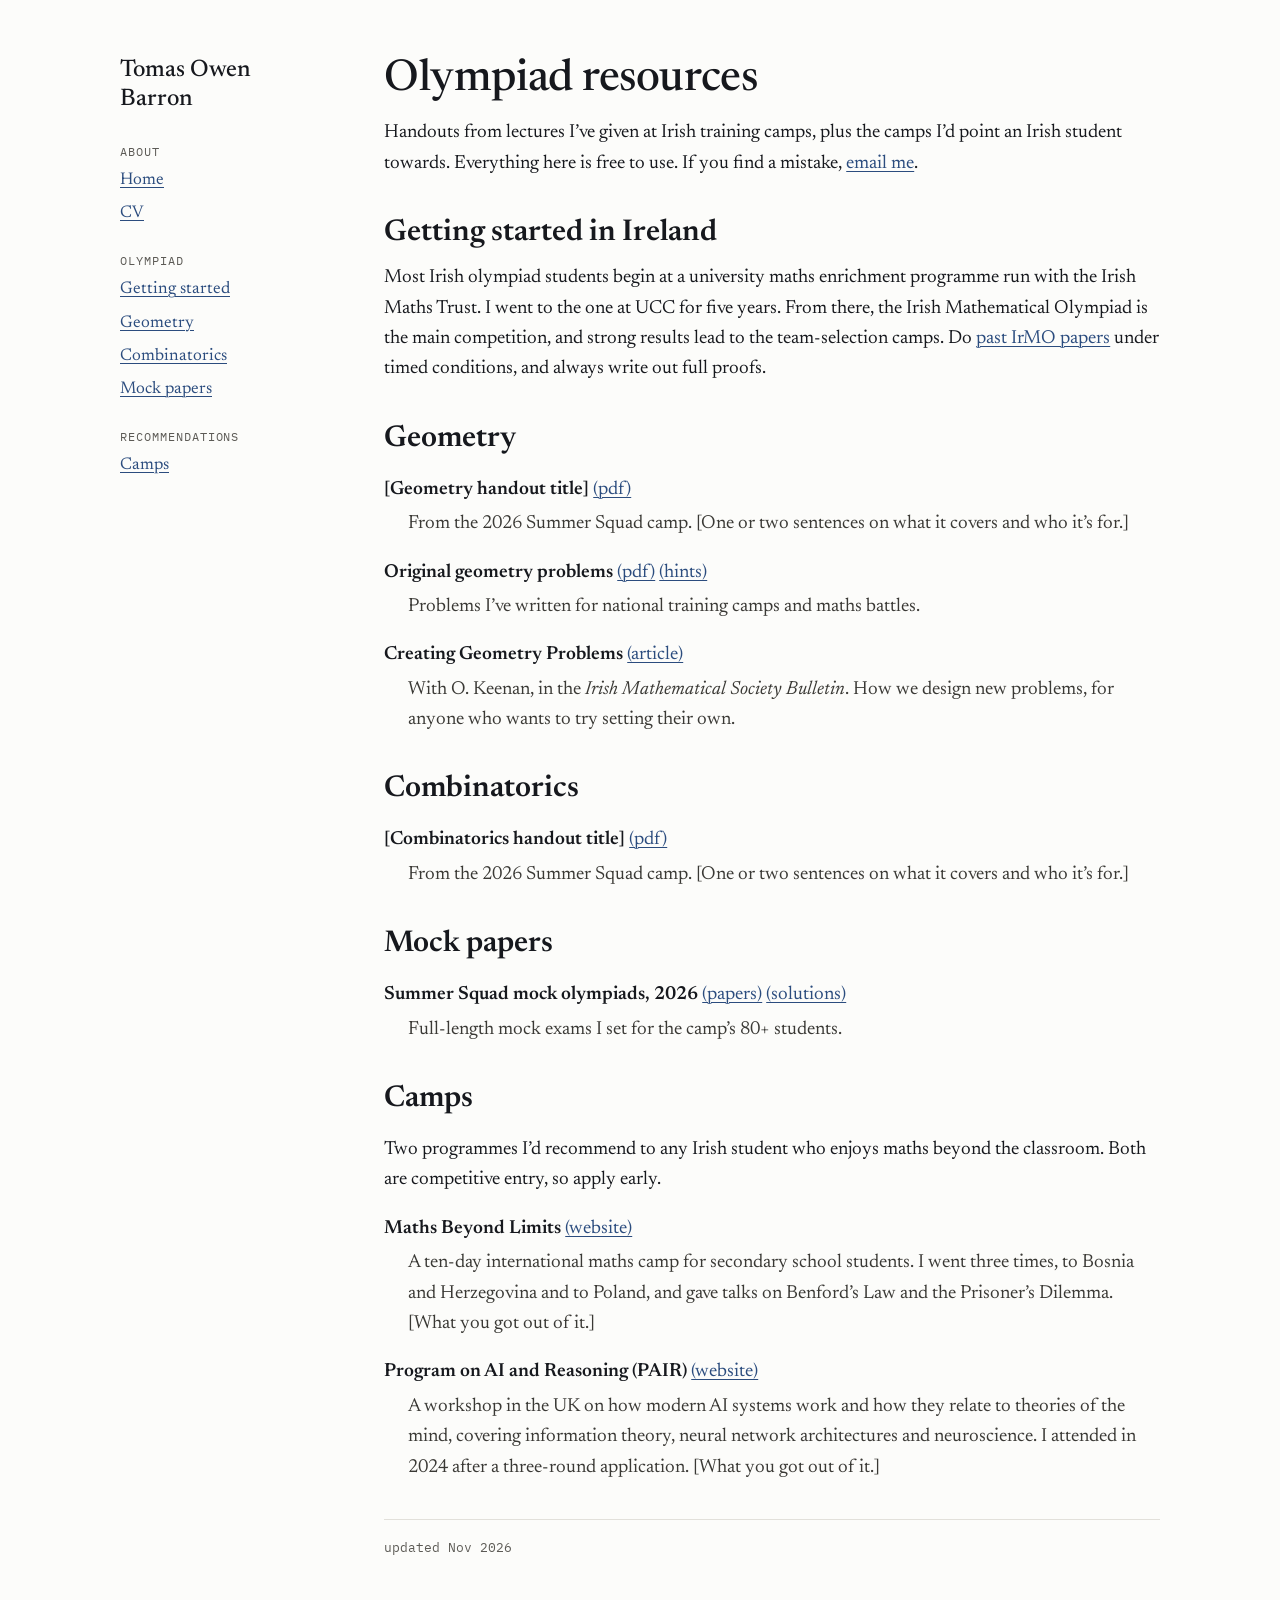
==== resources.html @ d90ae638 "New homepage and olympiad resources page" ====
<!doctype html>
<html lang="en">
<head>
<meta charset="utf-8">
<meta name="viewport" content="width=device-width, initial-scale=1">
<title>Olympiad resources — Tomas Owen Barron</title>
<meta name="description" content="Olympiad handouts and recommendations for Irish students.">
<link rel="preconnect" href="https://fonts.googleapis.com">
<link href="https://fonts.googleapis.com/css2?family=Newsreader:ital,opsz,wght@0,6..72,400;0,6..72,500;0,6..72,600;1,6..72,400&amp;family=IBM+Plex+Mono:wght@400;500&amp;display=swap" rel="stylesheet">
<style>
body{margin:0;background:#FCFCFA}
a{color:#2B4C7E;text-decoration-thickness:1px;text-underline-offset:3px}a:hover{color:#16181D}
</style>
</head>
<body>
<div style="min-height: 100vh; background: #FCFCFA; color: #16181D; font-family: 'Newsreader', Georgia, serif; font-size: 19px; line-height: 1.6; padding: 56px 24px 96px; box-sizing: border-box">
<div style="max-width: 1040px; margin: 0 auto; display: flex; flex-wrap: wrap; gap: 40px 64px; align-items: flex-start">

<aside style="flex: 1 1 200px; max-width: 240px; display: flex; flex-direction: column; gap: 28px; font-size: 17px">
<a href="index.html" style="color: #16181D; text-decoration: none; font-size: 24px; font-weight: 500; line-height: 1.2">Tomas Owen Barron</a>
<nav aria-label="Site" style="display: flex; flex-direction: column; gap: 24px">
<div style="display: flex; flex-direction: column; gap: 6px">
<span style="font-family: 'IBM Plex Mono', monospace; font-size: 12px; letter-spacing: 0.08em; text-transform: uppercase; color: #5C5A55">About</span>
<a href="index.html" style="color: #2B4C7E">Home</a>
<a href="#" style="color: #2B4C7E">CV</a>
</div>
<div style="display: flex; flex-direction: column; gap: 6px">
<span style="font-family: 'IBM Plex Mono', monospace; font-size: 12px; letter-spacing: 0.08em; text-transform: uppercase; color: #5C5A55">Olympiad</span>
<a href="#beginners" style="color: #2B4C7E">Getting started</a>
<a href="#geometry" style="color: #2B4C7E">Geometry</a>
<a href="#combinatorics" style="color: #2B4C7E">Combinatorics</a>
<a href="#mocks" style="color: #2B4C7E">Mock papers</a>
</div>
<div style="display: flex; flex-direction: column; gap: 6px">
<span style="font-family: 'IBM Plex Mono', monospace; font-size: 12px; letter-spacing: 0.08em; text-transform: uppercase; color: #5C5A55">Recommendations</span>
<a href="#camps" style="color: #2B4C7E">Camps</a>
</div>
</nav>
</aside>

<main style="flex: 999 1 560px; min-width: 0; display: flex; flex-direction: column; gap: 36px">
<div style="display: flex; flex-direction: column; gap: 14px">
<h1 style="margin: 0; font-size: 44px; line-height: 1.1; font-weight: 500; letter-spacing: -0.01em">Olympiad resources</h1>
<p style="margin: 0">Handouts from lectures I’ve given at Irish training camps, plus the camps I’d point an Irish student towards. Everything here is free to use. If you find a mistake, <a href="mailto:tobarron@mit.edu" style="color: #2B4C7E">email me</a>.</p>
</div>

<section id="beginners" style="display: flex; flex-direction: column; gap: 12px">
<h2 style="margin: 0; font-size: 30px; line-height: 1.2; font-weight: 600">Getting started in Ireland</h2>
<p style="margin: 0">Most Irish olympiad students begin at a university maths enrichment programme run with the Irish Maths Trust. I went to the one at UCC for five years. From there, the Irish Mathematical Olympiad is the main competition, and strong results lead to the team-selection camps. Do <a href="#" style="color: #2B4C7E">past IrMO papers</a> under timed conditions, and always write out full proofs.</p>
</section>

<section id="geometry" style="display: flex; flex-direction: column; gap: 18px">
<h2 style="margin: 0; font-size: 30px; line-height: 1.2; font-weight: 600">Geometry</h2>
<div style="display: flex; flex-direction: column; gap: 4px">
<p style="margin: 0"><strong style="font-weight: 600">[Geometry handout title]</strong> <a href="#" style="color: #2B4C7E">(pdf)</a></p>
<p style="margin: 0 0 0 24px; color: #3A3935">From the 2026 Summer Squad camp. [One or two sentences on what it covers and who it’s for.]</p>
</div>
<div style="display: flex; flex-direction: column; gap: 4px">
<p style="margin: 0"><strong style="font-weight: 600">Original geometry problems</strong> <a href="#" style="color: #2B4C7E">(pdf)</a> <a href="#" style="color: #2B4C7E">(hints)</a></p>
<p style="margin: 0 0 0 24px; color: #3A3935">Problems I’ve written for national training camps and maths battles.</p>
</div>
<div style="display: flex; flex-direction: column; gap: 4px">
<p style="margin: 0"><strong style="font-weight: 600">Creating Geometry Problems</strong> <a href="#" style="color: #2B4C7E">(article)</a></p>
<p style="margin: 0 0 0 24px; color: #3A3935">With O. Keenan, in the <em>Irish Mathematical Society Bulletin</em>. How we design new problems, for anyone who wants to try setting their own.</p>
</div>
</section>

<section id="combinatorics" style="display: flex; flex-direction: column; gap: 18px">
<h2 style="margin: 0; font-size: 30px; line-height: 1.2; font-weight: 600">Combinatorics</h2>
<div style="display: flex; flex-direction: column; gap: 4px">
<p style="margin: 0"><strong style="font-weight: 600">[Combinatorics handout title]</strong> <a href="#" style="color: #2B4C7E">(pdf)</a></p>
<p style="margin: 0 0 0 24px; color: #3A3935">From the 2026 Summer Squad camp. [One or two sentences on what it covers and who it’s for.]</p>
</div>
</section>

<section id="mocks" style="display: flex; flex-direction: column; gap: 18px">
<h2 style="margin: 0; font-size: 30px; line-height: 1.2; font-weight: 600">Mock papers</h2>
<div style="display: flex; flex-direction: column; gap: 4px">
<p style="margin: 0"><strong style="font-weight: 600">Summer Squad mock olympiads, 2026</strong> <a href="#" style="color: #2B4C7E">(papers)</a> <a href="#" style="color: #2B4C7E">(solutions)</a></p>
<p style="margin: 0 0 0 24px; color: #3A3935">Full-length mock exams I set for the camp’s 80+ students.</p>
</div>
</section>

<section id="camps" style="display: flex; flex-direction: column; gap: 18px">
<h2 style="margin: 0; font-size: 30px; line-height: 1.2; font-weight: 600">Camps</h2>
<p style="margin: 0">Two programmes I’d recommend to any Irish student who enjoys maths beyond the classroom. Both are competitive entry, so apply early.</p>
<div style="display: flex; flex-direction: column; gap: 4px">
<p style="margin: 0"><strong style="font-weight: 600">Maths Beyond Limits</strong> <a href="#" style="color: #2B4C7E">(website)</a></p>
<p style="margin: 0 0 0 24px; color: #3A3935">A ten-day international maths camp for secondary school students. I went three times, to Bosnia and Herzegovina and to Poland, and gave talks on Benford’s Law and the Prisoner’s Dilemma. [What you got out of it.]</p>
</div>
<div style="display: flex; flex-direction: column; gap: 4px">
<p style="margin: 0"><strong style="font-weight: 600">Program on AI and Reasoning (PAIR)</strong> <a href="#" style="color: #2B4C7E">(website)</a></p>
<p style="margin: 0 0 0 24px; color: #3A3935">A workshop in the UK on how modern AI systems work and how they relate to theories of the mind, covering information theory, neural network architectures and neuroscience. I attended in 2024 after a three-round application. [What you got out of it.]</p>
</div>
</section>

<footer style="border-top: 1px solid #E2E0DA; padding-top: 18px; font-family: 'IBM Plex Mono', monospace; font-size: 13px; color: #5C5A55">updated Nov 2026</footer>
</main>

</div>
</div>
</body>
</html>
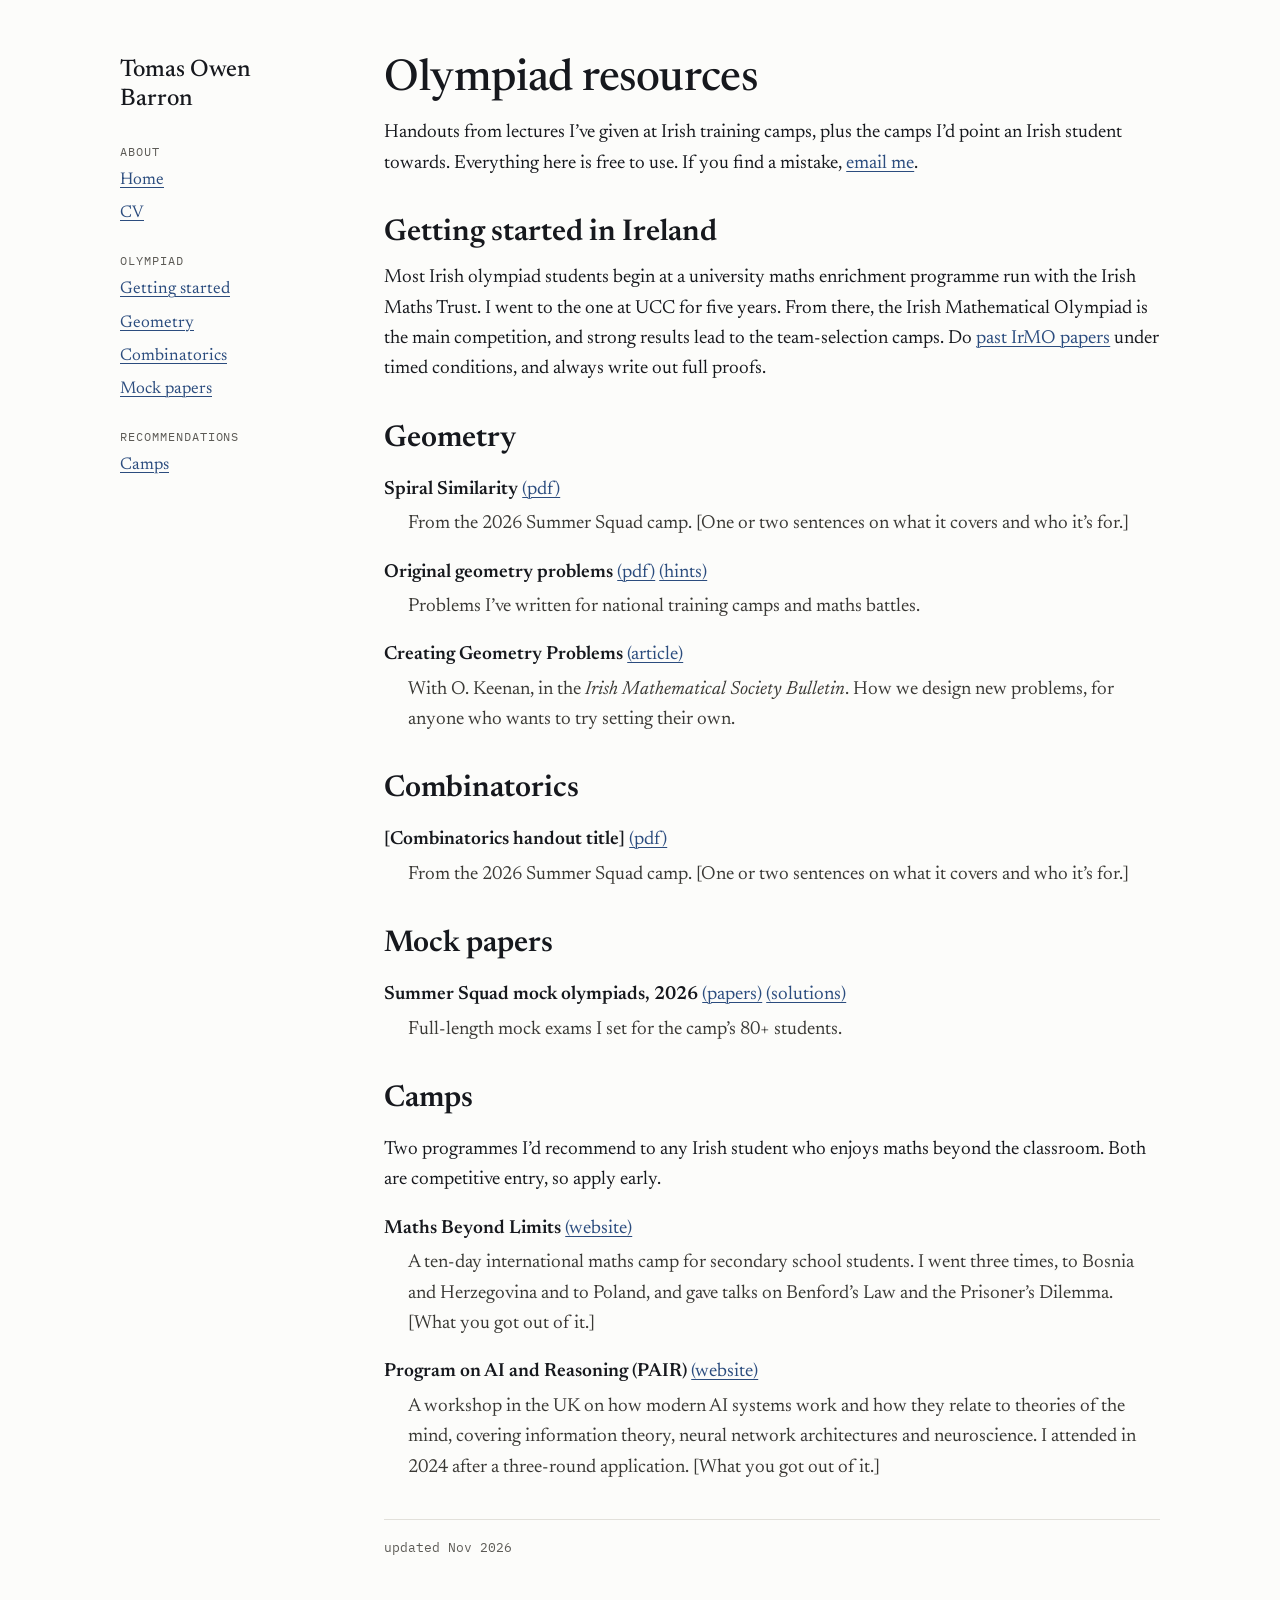
==== commit 37a0b38d: "Update geometry section with new handout link" ====
--- a/resources.html
+++ b/resources.html
@@ -52,7 +52,7 @@
 <section id="geometry" style="display: flex; flex-direction: column; gap: 18px">
 <h2 style="margin: 0; font-size: 30px; line-height: 1.2; font-weight: 600">Geometry</h2>
 <div style="display: flex; flex-direction: column; gap: 4px">
-<p style="margin: 0"><strong style="font-weight: 600">[Geometry handout title]</strong> <a href="#" style="color: #2B4C7E">(pdf)</a></p>
+<p style="margin: 0"><strong style="font-weight: 600">Spiral Similarity</strong> <a href="08_26_TrainingCampIMT_SpiralSim.pdf" style="color: #2B4C7E">(pdf)</a></p>
 <p style="margin: 0 0 0 24px; color: #3A3935">From the 2026 Summer Squad camp. [One or two sentences on what it covers and who it’s for.]</p>
 </div>
 <div style="display: flex; flex-direction: column; gap: 4px">
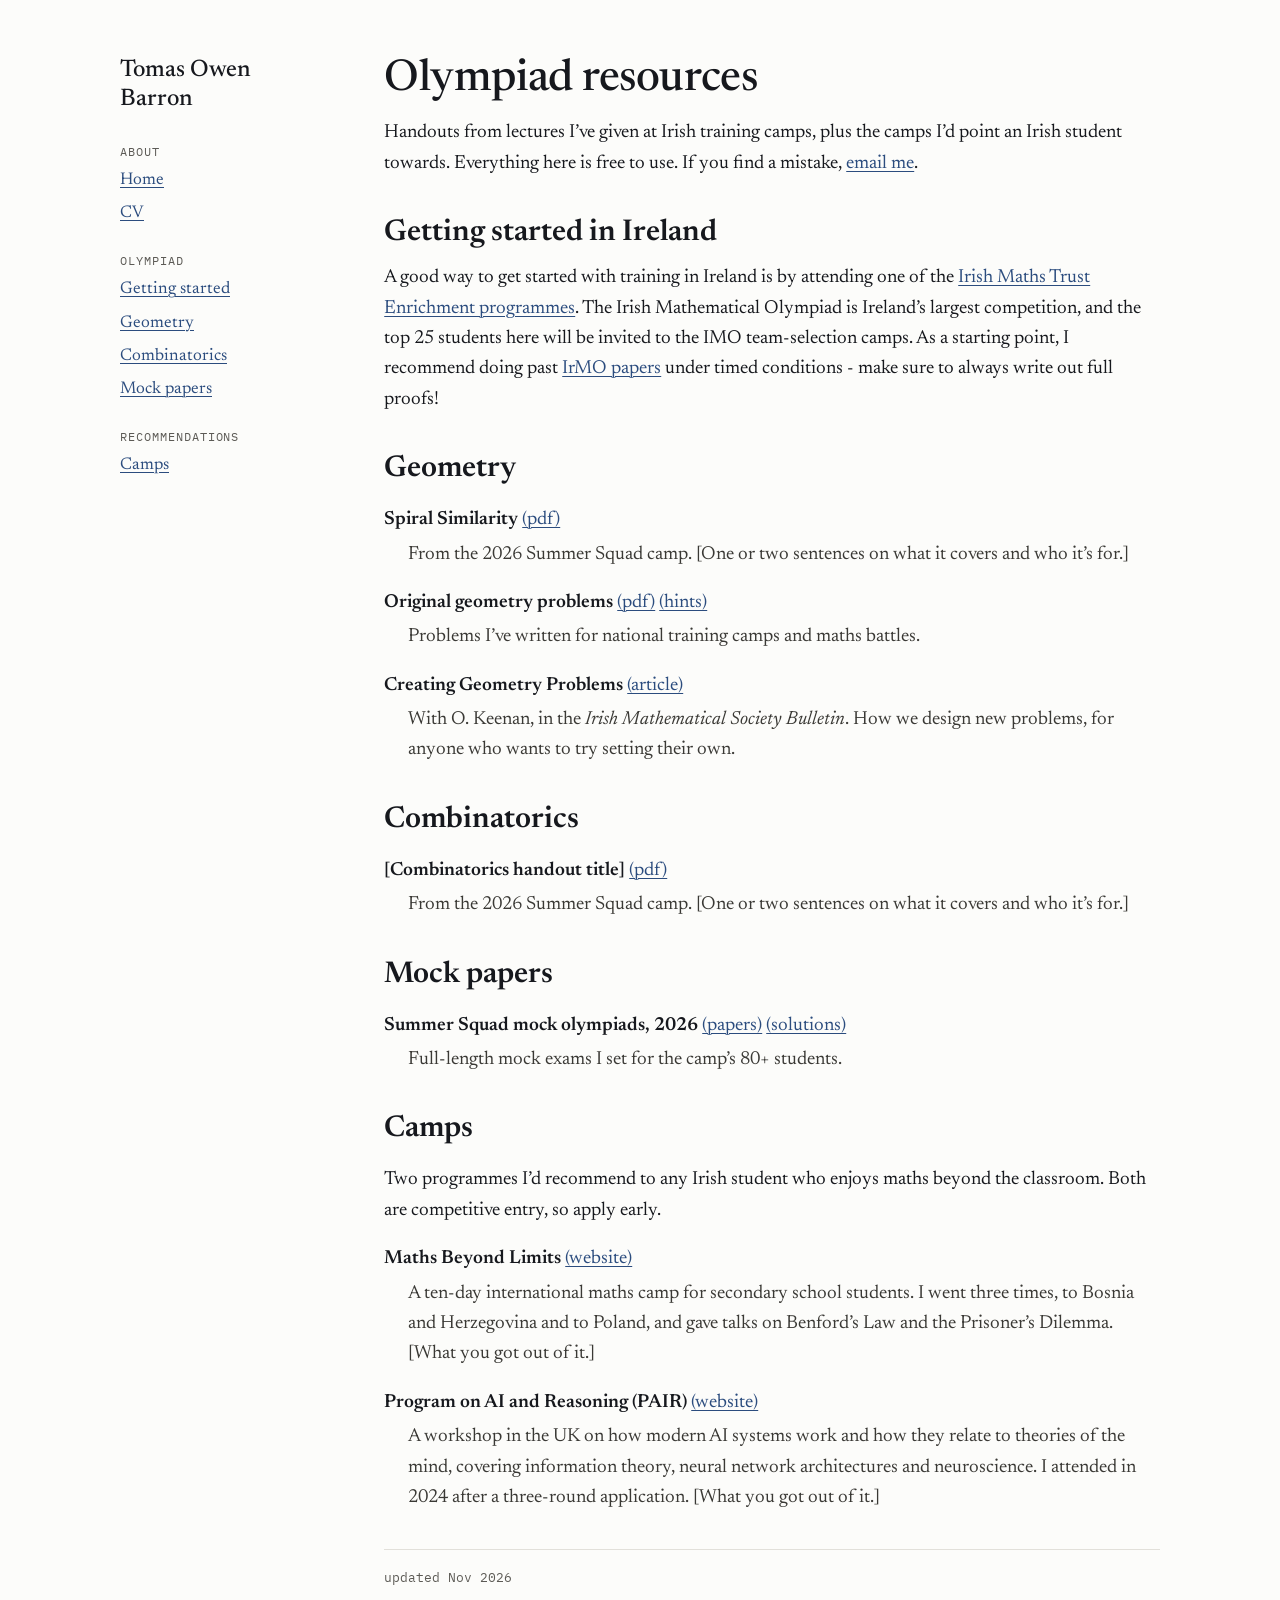
==== commit 0b81441d: "Update training information for Irish Maths Trust" ====
--- a/resources.html
+++ b/resources.html
@@ -46,7 +46,7 @@
 
 <section id="beginners" style="display: flex; flex-direction: column; gap: 12px">
 <h2 style="margin: 0; font-size: 30px; line-height: 1.2; font-weight: 600">Getting started in Ireland</h2>
-<p style="margin: 0">Most Irish olympiad students begin at a university maths enrichment programme run with the Irish Maths Trust. I went to the one at UCC for five years. From there, the Irish Mathematical Olympiad is the main competition, and strong results lead to the team-selection camps. Do <a href="#" style="color: #2B4C7E">past IrMO papers</a> under timed conditions, and always write out full proofs.</p>
+<p style="margin: 0">A good way to get started with training in Ireland is by attending one of the <a href=https://www.irishmathstrust.com/mathematics-enrichment>Irish Maths Trust Enrichment programmes</a>. The Irish Mathematical Olympiad is Ireland’s largest competition, and the top 25 students here will be invited to the IMO team-selection camps. As a starting point, I recommend doing past <a href="https://artofproblemsolving.com/community/c3323_ireland_national_math_olympiad">IrMO papers</a> under timed conditions - make sure to always write out full proofs! </p>
 </section>
 
 <section id="geometry" style="display: flex; flex-direction: column; gap: 18px">
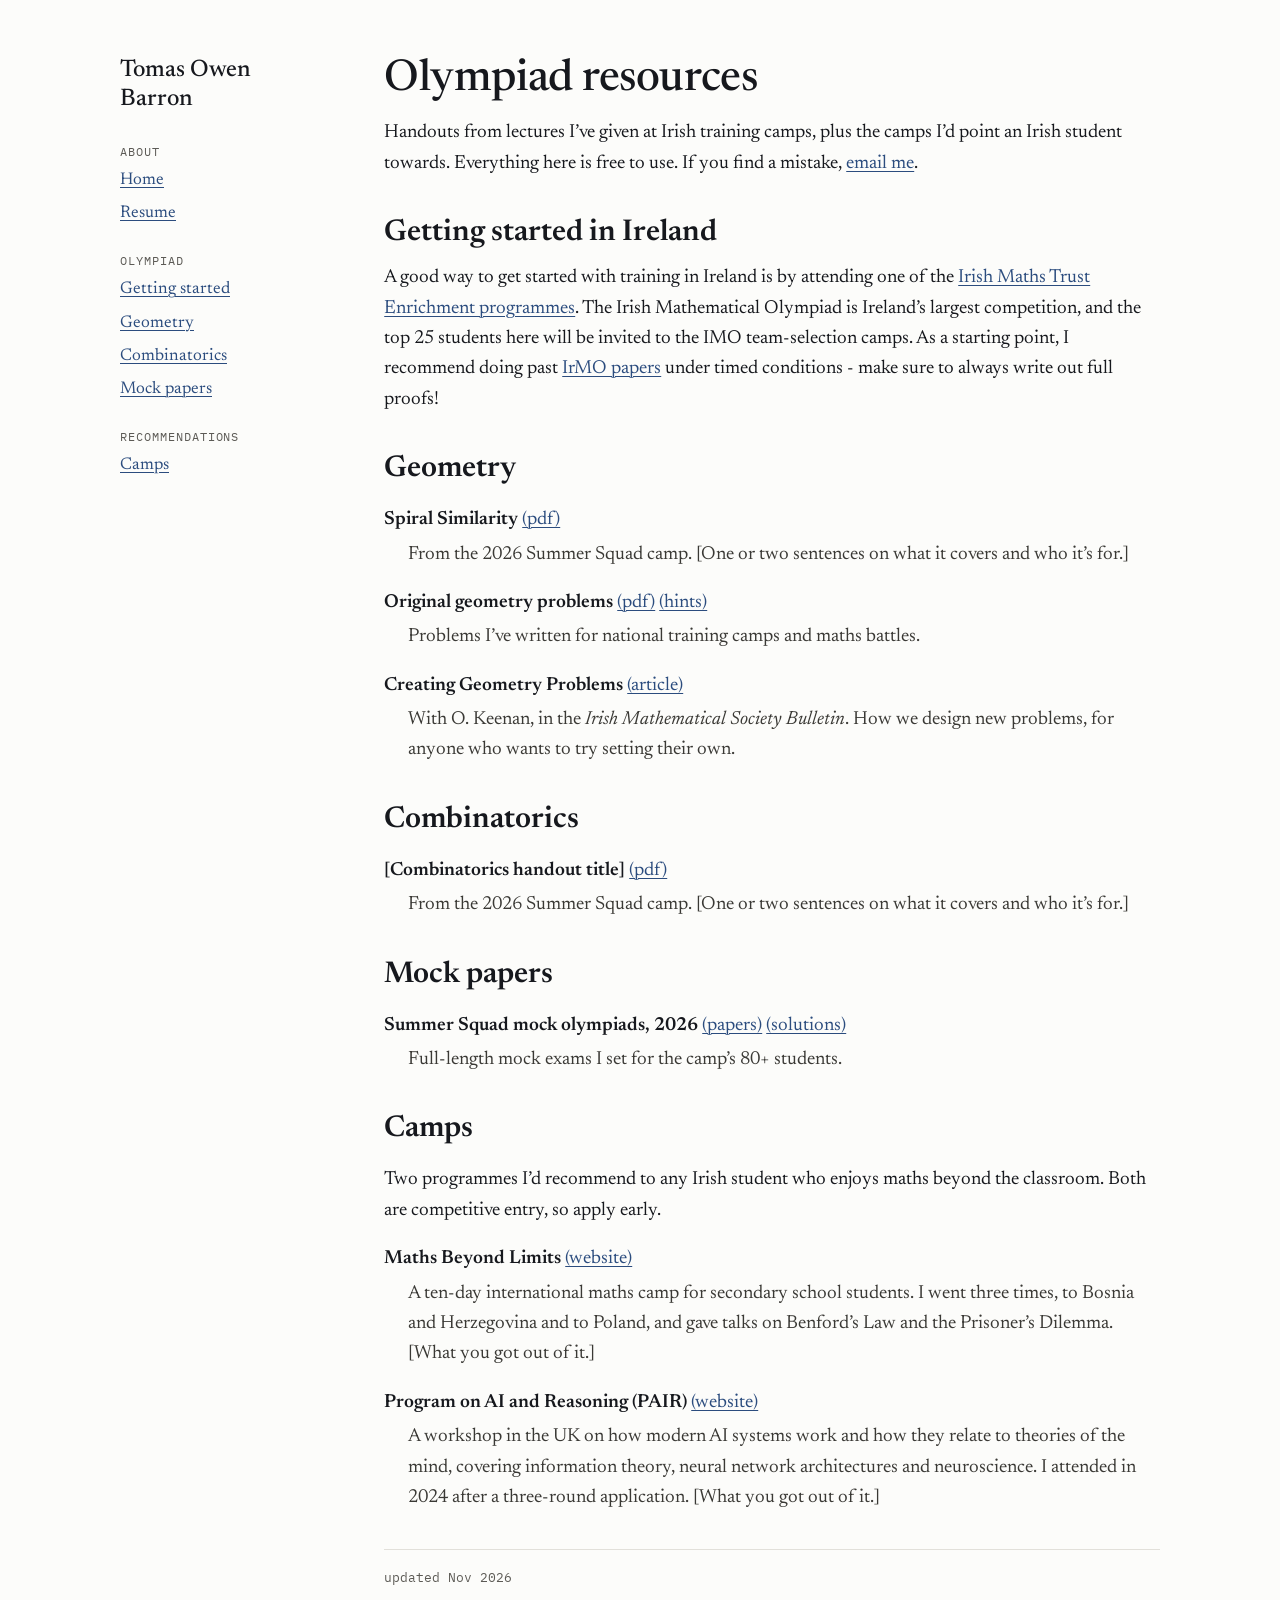
==== commit bbfc56ac: "Move links to footer, add LinkedIn and resume, remove email" ====
--- a/resources.html
+++ b/resources.html
@@ -22,7 +22,7 @@
 <div style="display: flex; flex-direction: column; gap: 6px">
 <span style="font-family: 'IBM Plex Mono', monospace; font-size: 12px; letter-spacing: 0.08em; text-transform: uppercase; color: #5C5A55">About</span>
 <a href="index.html" style="color: #2B4C7E">Home</a>
-<a href="#" style="color: #2B4C7E">CV</a>
+<a href="resume.pdf" style="color: #2B4C7E">Resume</a>
 </div>
 <div style="display: flex; flex-direction: column; gap: 6px">
 <span style="font-family: 'IBM Plex Mono', monospace; font-size: 12px; letter-spacing: 0.08em; text-transform: uppercase; color: #5C5A55">Olympiad</span>
@@ -46,7 +46,7 @@
 
 <section id="beginners" style="display: flex; flex-direction: column; gap: 12px">
 <h2 style="margin: 0; font-size: 30px; line-height: 1.2; font-weight: 600">Getting started in Ireland</h2>
-<p style="margin: 0">A good way to get started with training in Ireland is by attending one of the <a href=https://www.irishmathstrust.com/mathematics-enrichment>Irish Maths Trust Enrichment programmes</a>. The Irish Mathematical Olympiad is Ireland’s largest competition, and the top 25 students here will be invited to the IMO team-selection camps. As a starting point, I recommend doing past <a href="https://artofproblemsolving.com/community/c3323_ireland_national_math_olympiad">IrMO papers</a> under timed conditions - make sure to always write out full proofs! </p>
+<p style="margin: 0">A good way to get started with training in Ireland is by attending one of the <a href="https://www.irishmathstrust.com/mathematics-enrichment" style="color: #2B4C7E">Irish Maths Trust Enrichment programmes</a>. The Irish Mathematical Olympiad is Ireland’s largest competition, and the top 25 students here will be invited to the IMO team-selection camps. As a starting point, I recommend doing past <a href="https://artofproblemsolving.com/community/c3323_ireland_national_math_olympiad" style="color: #2B4C7E">IrMO papers</a> under timed conditions - make sure to always write out full proofs!</p>
 </section>
 
 <section id="geometry" style="display: flex; flex-direction: column; gap: 18px">
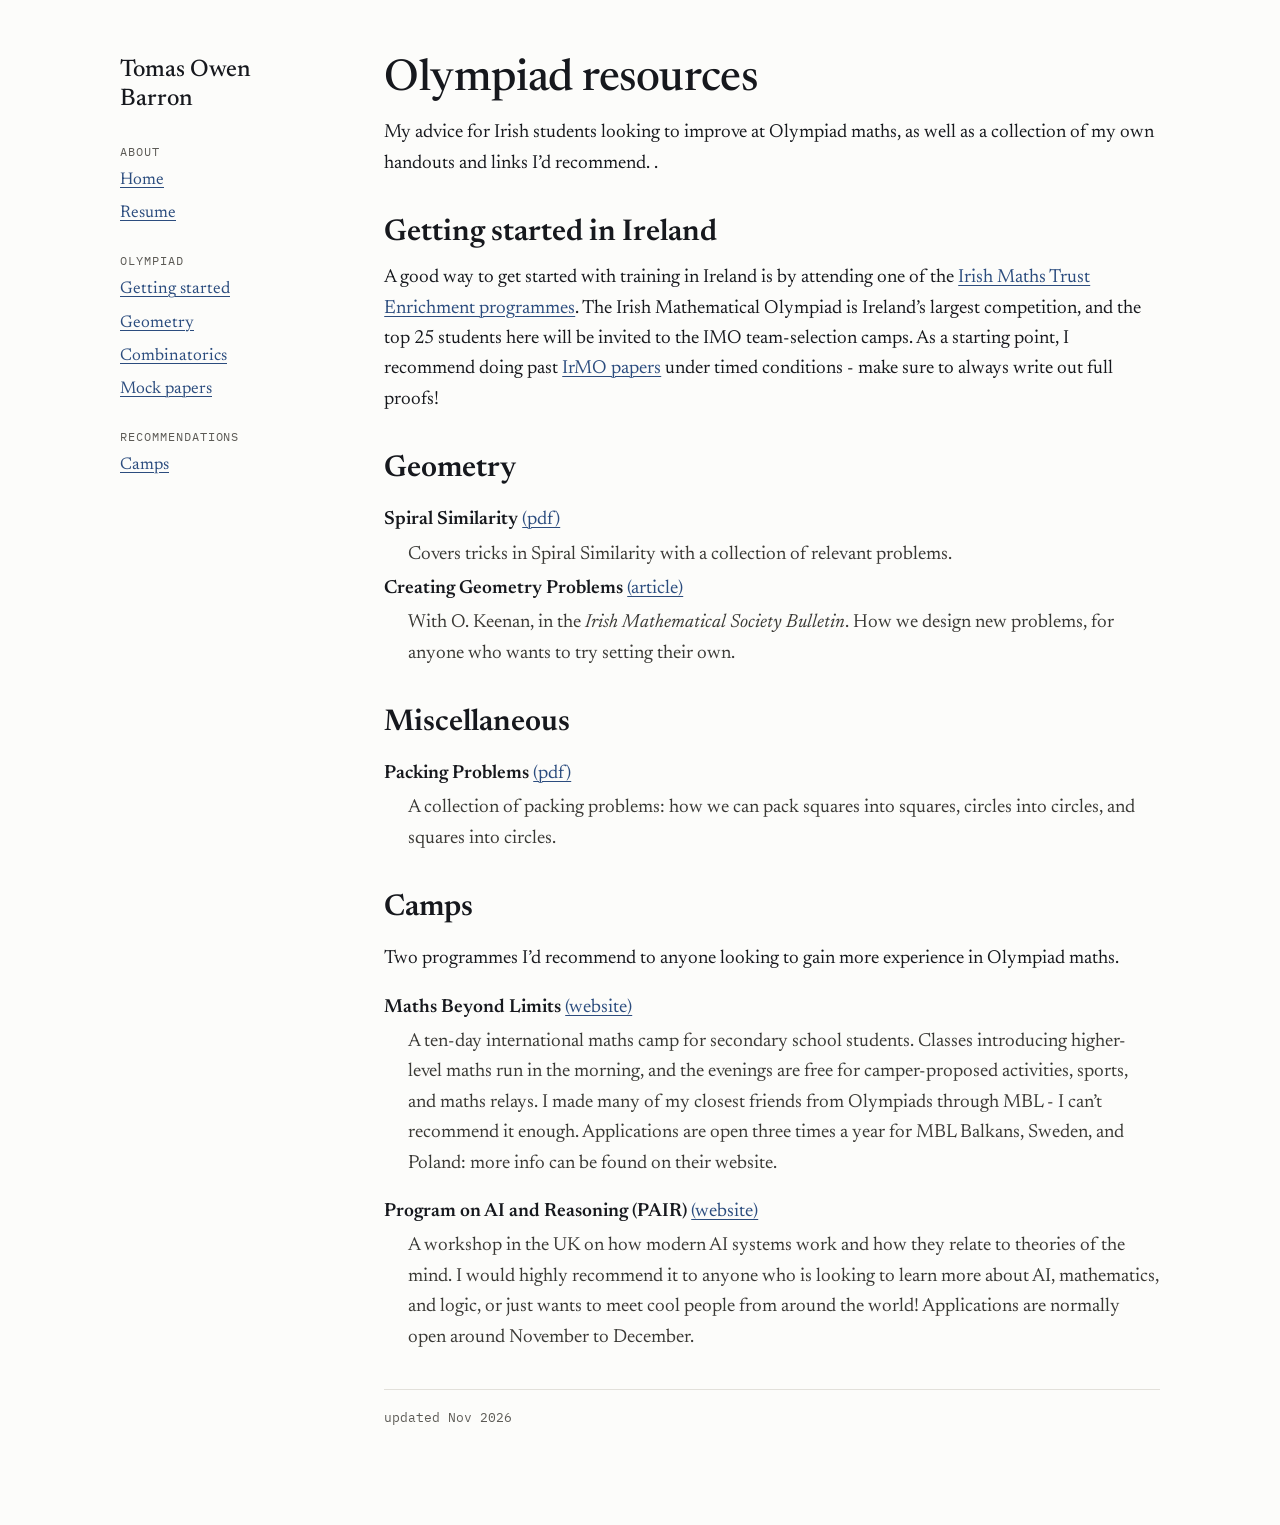
==== commit 44a1a2ea: "Revise Olympiad resources and camps section Updated descriptions for Olympiad resources and camps, a" ====
--- a/resources.html
+++ b/resources.html
@@ -41,7 +41,8 @@
 <main style="flex: 999 1 560px; min-width: 0; display: flex; flex-direction: column; gap: 36px">
 <div style="display: flex; flex-direction: column; gap: 14px">
 <h1 style="margin: 0; font-size: 44px; line-height: 1.1; font-weight: 500; letter-spacing: -0.01em">Olympiad resources</h1>
-<p style="margin: 0">Handouts from lectures I’ve given at Irish training camps, plus the camps I’d point an Irish student towards. Everything here is free to use. If you find a mistake, <a href="mailto:tobarron@mit.edu" style="color: #2B4C7E">email me</a>.</p>
+<p style="margin: 0">My advice for Irish students looking to improve at Olympiad maths, as well as a collection of my own handouts and links I’d recommend.
+</a>.</p>
 </div>
 
 <section id="beginners" style="display: flex; flex-direction: column; gap: 12px">
@@ -53,44 +54,46 @@
 <h2 style="margin: 0; font-size: 30px; line-height: 1.2; font-weight: 600">Geometry</h2>
 <div style="display: flex; flex-direction: column; gap: 4px">
 <p style="margin: 0"><strong style="font-weight: 600">Spiral Similarity</strong> <a href="08_26_TrainingCampIMT_SpiralSim.pdf" style="color: #2B4C7E">(pdf)</a></p>
-<p style="margin: 0 0 0 24px; color: #3A3935">From the 2026 Summer Squad camp. [One or two sentences on what it covers and who it’s for.]</p>
-</div>
+<p style="margin: 0 0 0 24px; color: #3A3935">Covers tricks in Spiral Similarity with a collection of relevant problems.</p>
+<!--</div>
 <div style="display: flex; flex-direction: column; gap: 4px">
 <p style="margin: 0"><strong style="font-weight: 600">Original geometry problems</strong> <a href="#" style="color: #2B4C7E">(pdf)</a> <a href="#" style="color: #2B4C7E">(hints)</a></p>
 <p style="margin: 0 0 0 24px; color: #3A3935">Problems I’ve written for national training camps and maths battles.</p>
-</div>
+</div>-->
 <div style="display: flex; flex-direction: column; gap: 4px">
 <p style="margin: 0"><strong style="font-weight: 600">Creating Geometry Problems</strong> <a href="#" style="color: #2B4C7E">(article)</a></p>
 <p style="margin: 0 0 0 24px; color: #3A3935">With O. Keenan, in the <em>Irish Mathematical Society Bulletin</em>. How we design new problems, for anyone who wants to try setting their own.</p>
 </div>
 </section>
 
-<section id="combinatorics" style="display: flex; flex-direction: column; gap: 18px">
-<h2 style="margin: 0; font-size: 30px; line-height: 1.2; font-weight: 600">Combinatorics</h2>
+<section id="Miscellaneous" style="display: flex; flex-direction: column; gap: 18px">
+<h2 style="margin: 0; font-size: 30px; line-height: 1.2; font-weight: 600">Miscellaneous</h2>
 <div style="display: flex; flex-direction: column; gap: 4px">
-<p style="margin: 0"><strong style="font-weight: 600">[Combinatorics handout title]</strong> <a href="#" style="color: #2B4C7E">(pdf)</a></p>
-<p style="margin: 0 0 0 24px; color: #3A3935">From the 2026 Summer Squad camp. [One or two sentences on what it covers and who it’s for.]</p>
+<p style="margin: 0"><strong style="font-weight: 600">Packing Problems</strong> <a href="Fitzwilliam_Maths_Circle_Packing.pdf" style="color: #2B4C7E">(pdf)</a></p>
+<p style="margin: 0 0 0 24px; color: #3A3935">A collection of packing problems: how we can pack squares into squares, circles into circles, and squares into circles.</p>
 </div>
 </section>
 
-<section id="mocks" style="display: flex; flex-direction: column; gap: 18px">
+<!--<section id="mocks" style="display: flex; flex-direction: column; gap: 18px">
 <h2 style="margin: 0; font-size: 30px; line-height: 1.2; font-weight: 600">Mock papers</h2>
 <div style="display: flex; flex-direction: column; gap: 4px">
 <p style="margin: 0"><strong style="font-weight: 600">Summer Squad mock olympiads, 2026</strong> <a href="#" style="color: #2B4C7E">(papers)</a> <a href="#" style="color: #2B4C7E">(solutions)</a></p>
 <p style="margin: 0 0 0 24px; color: #3A3935">Full-length mock exams I set for the camp’s 80+ students.</p>
 </div>
-</section>
+</section>-->
 
 <section id="camps" style="display: flex; flex-direction: column; gap: 18px">
 <h2 style="margin: 0; font-size: 30px; line-height: 1.2; font-weight: 600">Camps</h2>
-<p style="margin: 0">Two programmes I’d recommend to any Irish student who enjoys maths beyond the classroom. Both are competitive entry, so apply early.</p>
+<p style="margin: 0">Two programmes I’d recommend to anyone looking to gain more experience in Olympiad maths.
+</p>
 <div style="display: flex; flex-direction: column; gap: 4px">
-<p style="margin: 0"><strong style="font-weight: 600">Maths Beyond Limits</strong> <a href="#" style="color: #2B4C7E">(website)</a></p>
-<p style="margin: 0 0 0 24px; color: #3A3935">A ten-day international maths camp for secondary school students. I went three times, to Bosnia and Herzegovina and to Poland, and gave talks on Benford’s Law and the Prisoner’s Dilemma. [What you got out of it.]</p>
+<p style="margin: 0"><strong style="font-weight: 600">Maths Beyond Limits</strong> <a href="https://mathsbeyondlimits.eu/" style="color: #2B4C7E">(website)</a></p>
+<p style="margin: 0 0 0 24px; color: #3A3935">A ten-day international maths camp for secondary school students. Classes introducing higher-level maths run in the morning, and the evenings are free for camper-proposed activities, sports, and maths relays. I made many of my closest friends from Olympiads through MBL -  I can’t recommend it enough. Applications are open three times a year for MBL Balkans, Sweden, and Poland: more info can be found on their website.</p>
 </div>
 <div style="display: flex; flex-direction: column; gap: 4px">
-<p style="margin: 0"><strong style="font-weight: 600">Program on AI and Reasoning (PAIR)</strong> <a href="#" style="color: #2B4C7E">(website)</a></p>
-<p style="margin: 0 0 0 24px; color: #3A3935">A workshop in the UK on how modern AI systems work and how they relate to theories of the mind, covering information theory, neural network architectures and neuroscience. I attended in 2024 after a three-round application. [What you got out of it.]</p>
+<p style="margin: 0"><strong style="font-weight: 600">Program on AI and Reasoning (PAIR)</strong> <a href="https://pair.camp/apply " style="color: #2B4C7E">(website)</a></p>
+<p style="margin: 0 0 0 24px; color: #3A3935">A workshop in the UK on how modern AI systems work and how they relate to theories of the mind. I would highly recommend it to anyone who is looking to learn more about AI, mathematics, and logic, or just wants to meet cool people from around the world! Applications are normally open around November to December.
+</p>
 </div>
 </section>
 
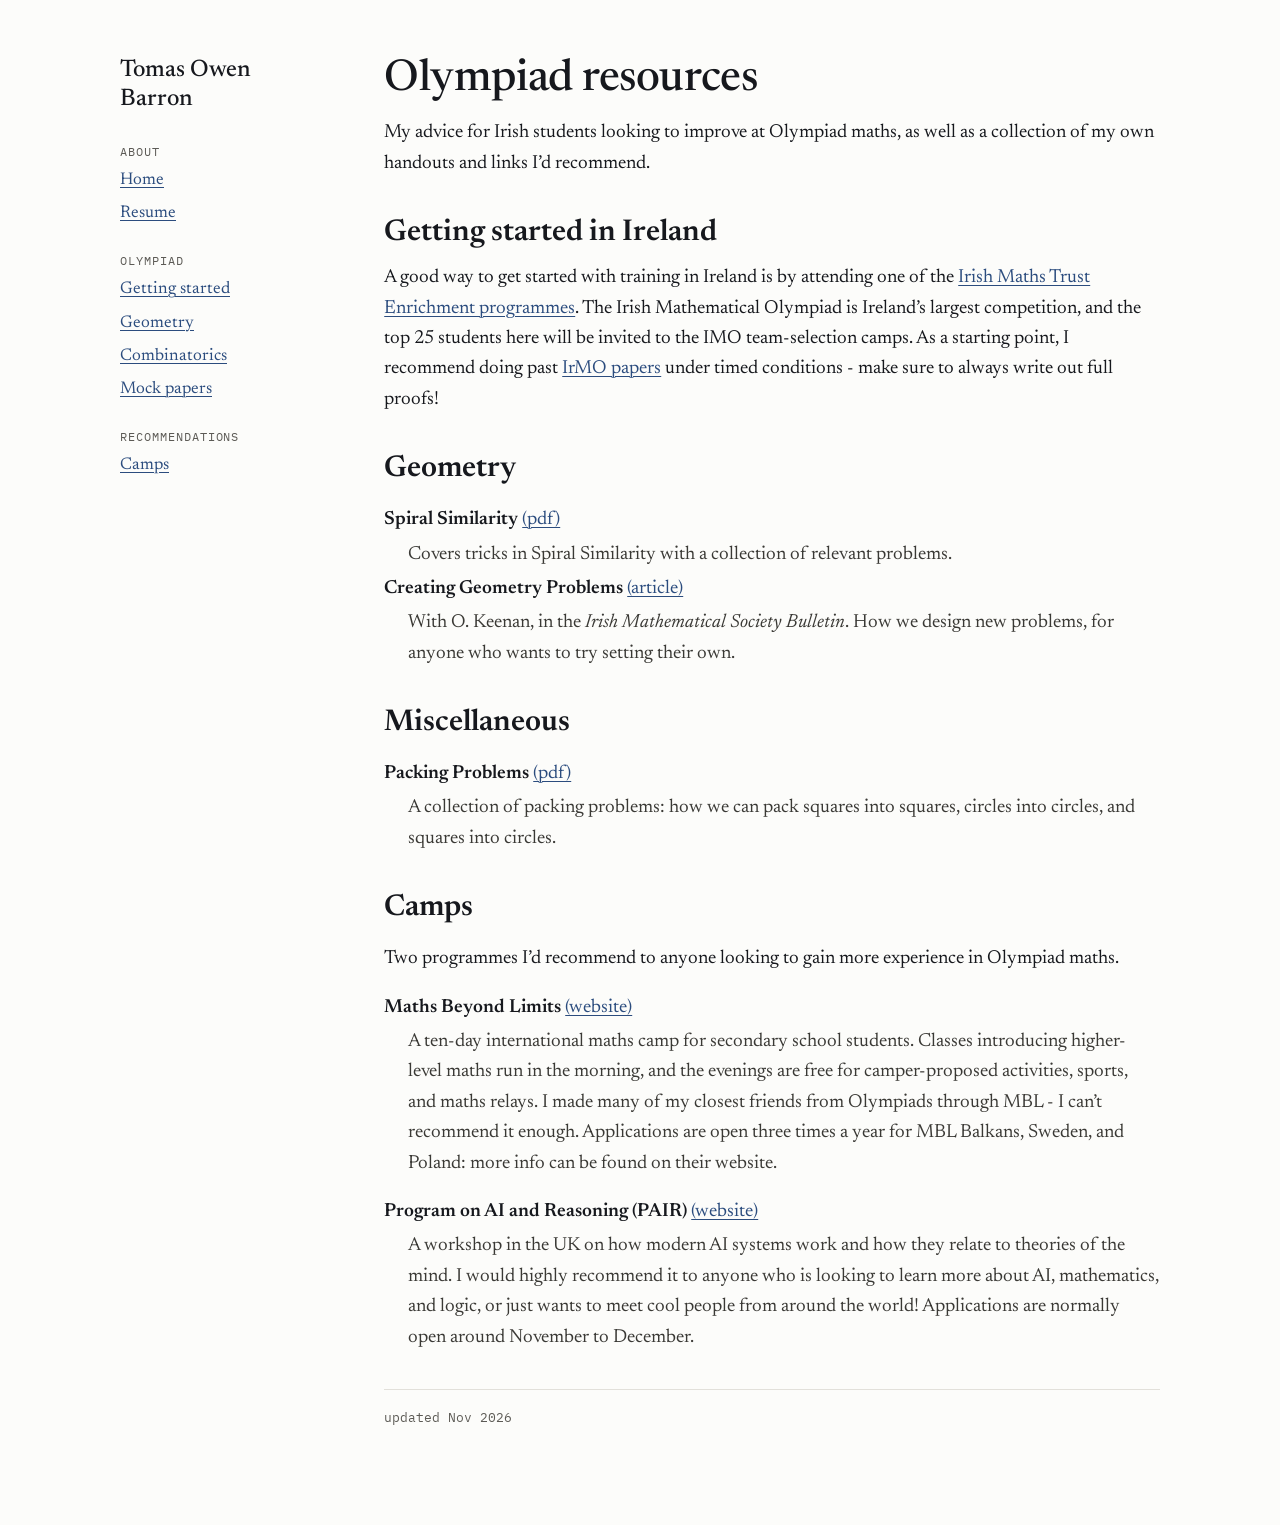
==== commit d413f433: "Fix paragraph tag in resources.html" ====
--- a/resources.html
+++ b/resources.html
@@ -41,8 +41,7 @@
 <main style="flex: 999 1 560px; min-width: 0; display: flex; flex-direction: column; gap: 36px">
 <div style="display: flex; flex-direction: column; gap: 14px">
 <h1 style="margin: 0; font-size: 44px; line-height: 1.1; font-weight: 500; letter-spacing: -0.01em">Olympiad resources</h1>
-<p style="margin: 0">My advice for Irish students looking to improve at Olympiad maths, as well as a collection of my own handouts and links I’d recommend.
-</a>.</p>
+<p style="margin: 0">My advice for Irish students looking to improve at Olympiad maths, as well as a collection of my own handouts and links I’d recommend.</p>
 </div>
 
 <section id="beginners" style="display: flex; flex-direction: column; gap: 12px">
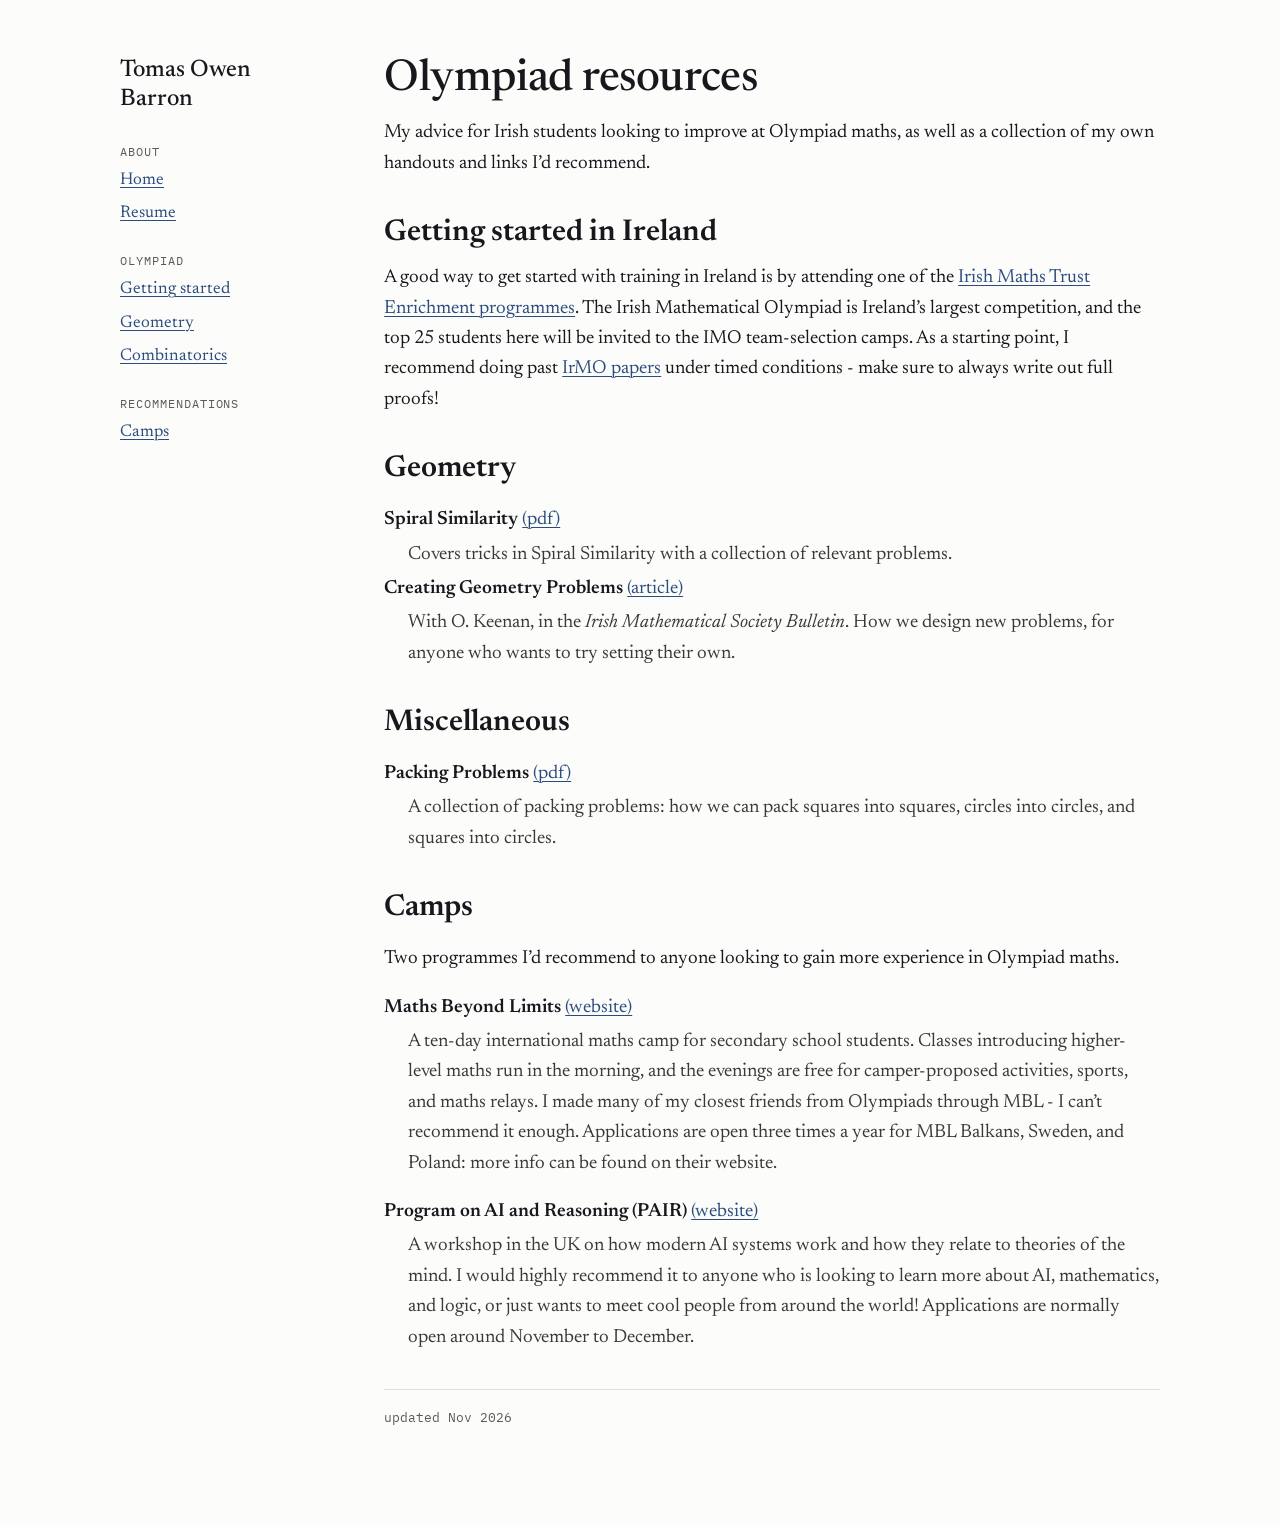
==== commit 8d635d3b: "Comment out mock papers link in resources.html Comment out the link to mock papers in resources.html" ====
--- a/resources.html
+++ b/resources.html
@@ -29,7 +29,7 @@
 <a href="#beginners" style="color: #2B4C7E">Getting started</a>
 <a href="#geometry" style="color: #2B4C7E">Geometry</a>
 <a href="#combinatorics" style="color: #2B4C7E">Combinatorics</a>
-<a href="#mocks" style="color: #2B4C7E">Mock papers</a>
+<!--<a href="#mocks" style="color: #2B4C7E">Mock papers</a>-->
 </div>
 <div style="display: flex; flex-direction: column; gap: 6px">
 <span style="font-family: 'IBM Plex Mono', monospace; font-size: 12px; letter-spacing: 0.08em; text-transform: uppercase; color: #5C5A55">Recommendations</span>
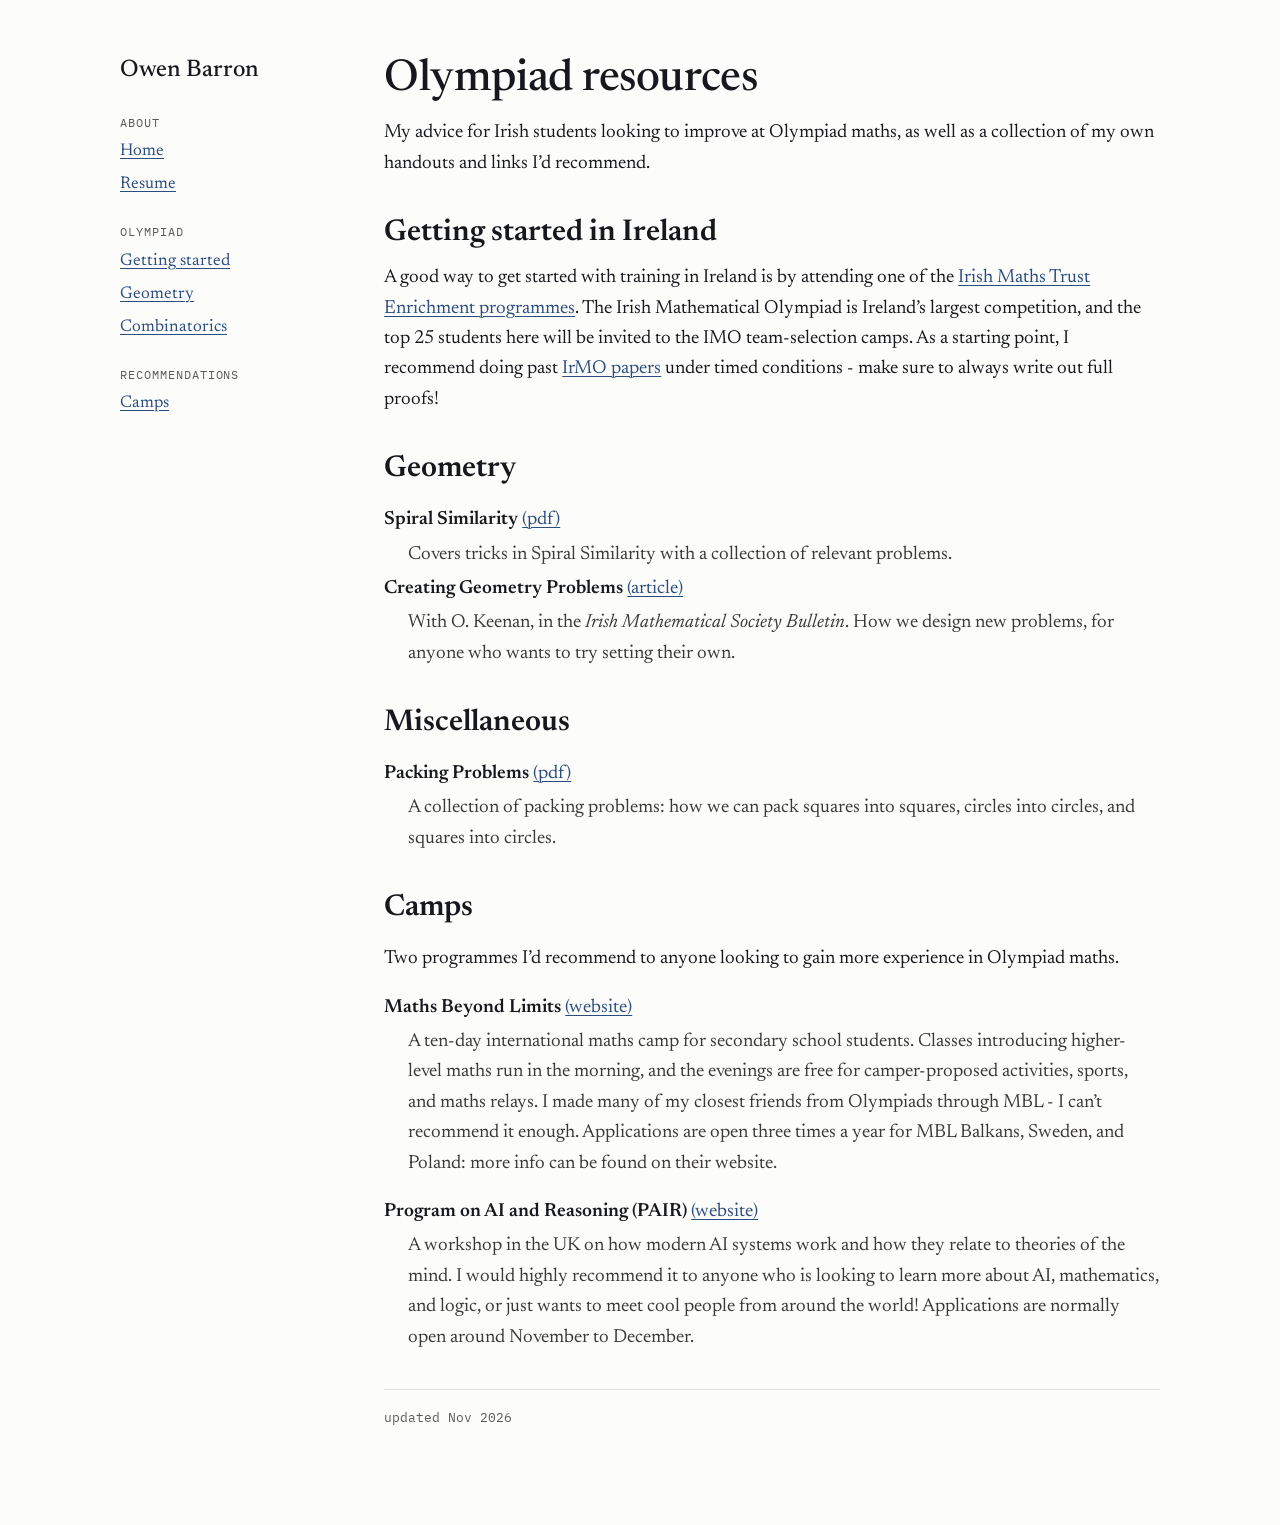
==== commit 41ea675f: "Update author name in resources.html" ====
--- a/resources.html
+++ b/resources.html
@@ -3,7 +3,7 @@
 <head>
 <meta charset="utf-8">
 <meta name="viewport" content="width=device-width, initial-scale=1">
-<title>Olympiad resources — Tomas Owen Barron</title>
+<title>Olympiad resources — Owen Barron</title>
 <meta name="description" content="Olympiad handouts and recommendations for Irish students.">
 <link rel="preconnect" href="https://fonts.googleapis.com">
 <link href="https://fonts.googleapis.com/css2?family=Newsreader:ital,opsz,wght@0,6..72,400;0,6..72,500;0,6..72,600;1,6..72,400&amp;family=IBM+Plex+Mono:wght@400;500&amp;display=swap" rel="stylesheet">
@@ -17,7 +17,7 @@
 <div style="max-width: 1040px; margin: 0 auto; display: flex; flex-wrap: wrap; gap: 40px 64px; align-items: flex-start">
 
 <aside style="flex: 1 1 200px; max-width: 240px; display: flex; flex-direction: column; gap: 28px; font-size: 17px">
-<a href="index.html" style="color: #16181D; text-decoration: none; font-size: 24px; font-weight: 500; line-height: 1.2">Tomas Owen Barron</a>
+<a href="index.html" style="color: #16181D; text-decoration: none; font-size: 24px; font-weight: 500; line-height: 1.2">Owen Barron</a>
 <nav aria-label="Site" style="display: flex; flex-direction: column; gap: 24px">
 <div style="display: flex; flex-direction: column; gap: 6px">
 <span style="font-family: 'IBM Plex Mono', monospace; font-size: 12px; letter-spacing: 0.08em; text-transform: uppercase; color: #5C5A55">About</span>
